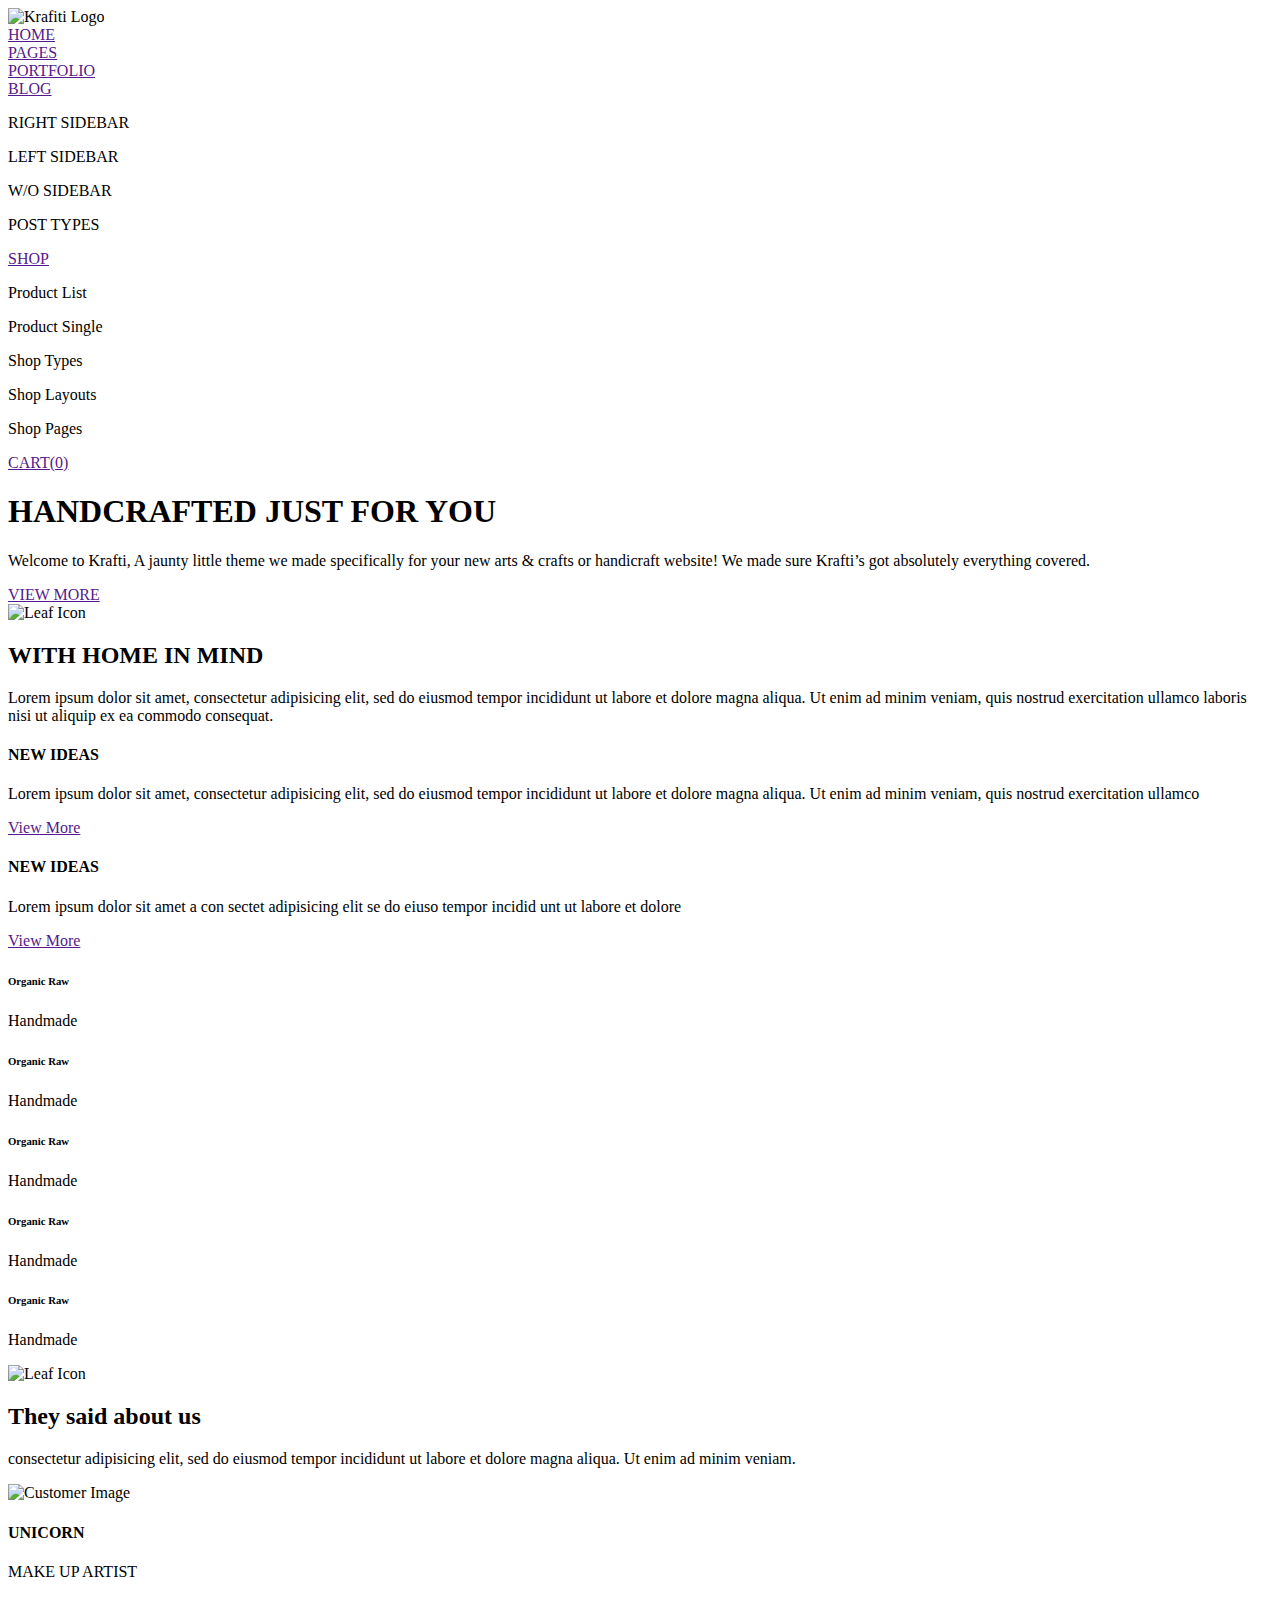
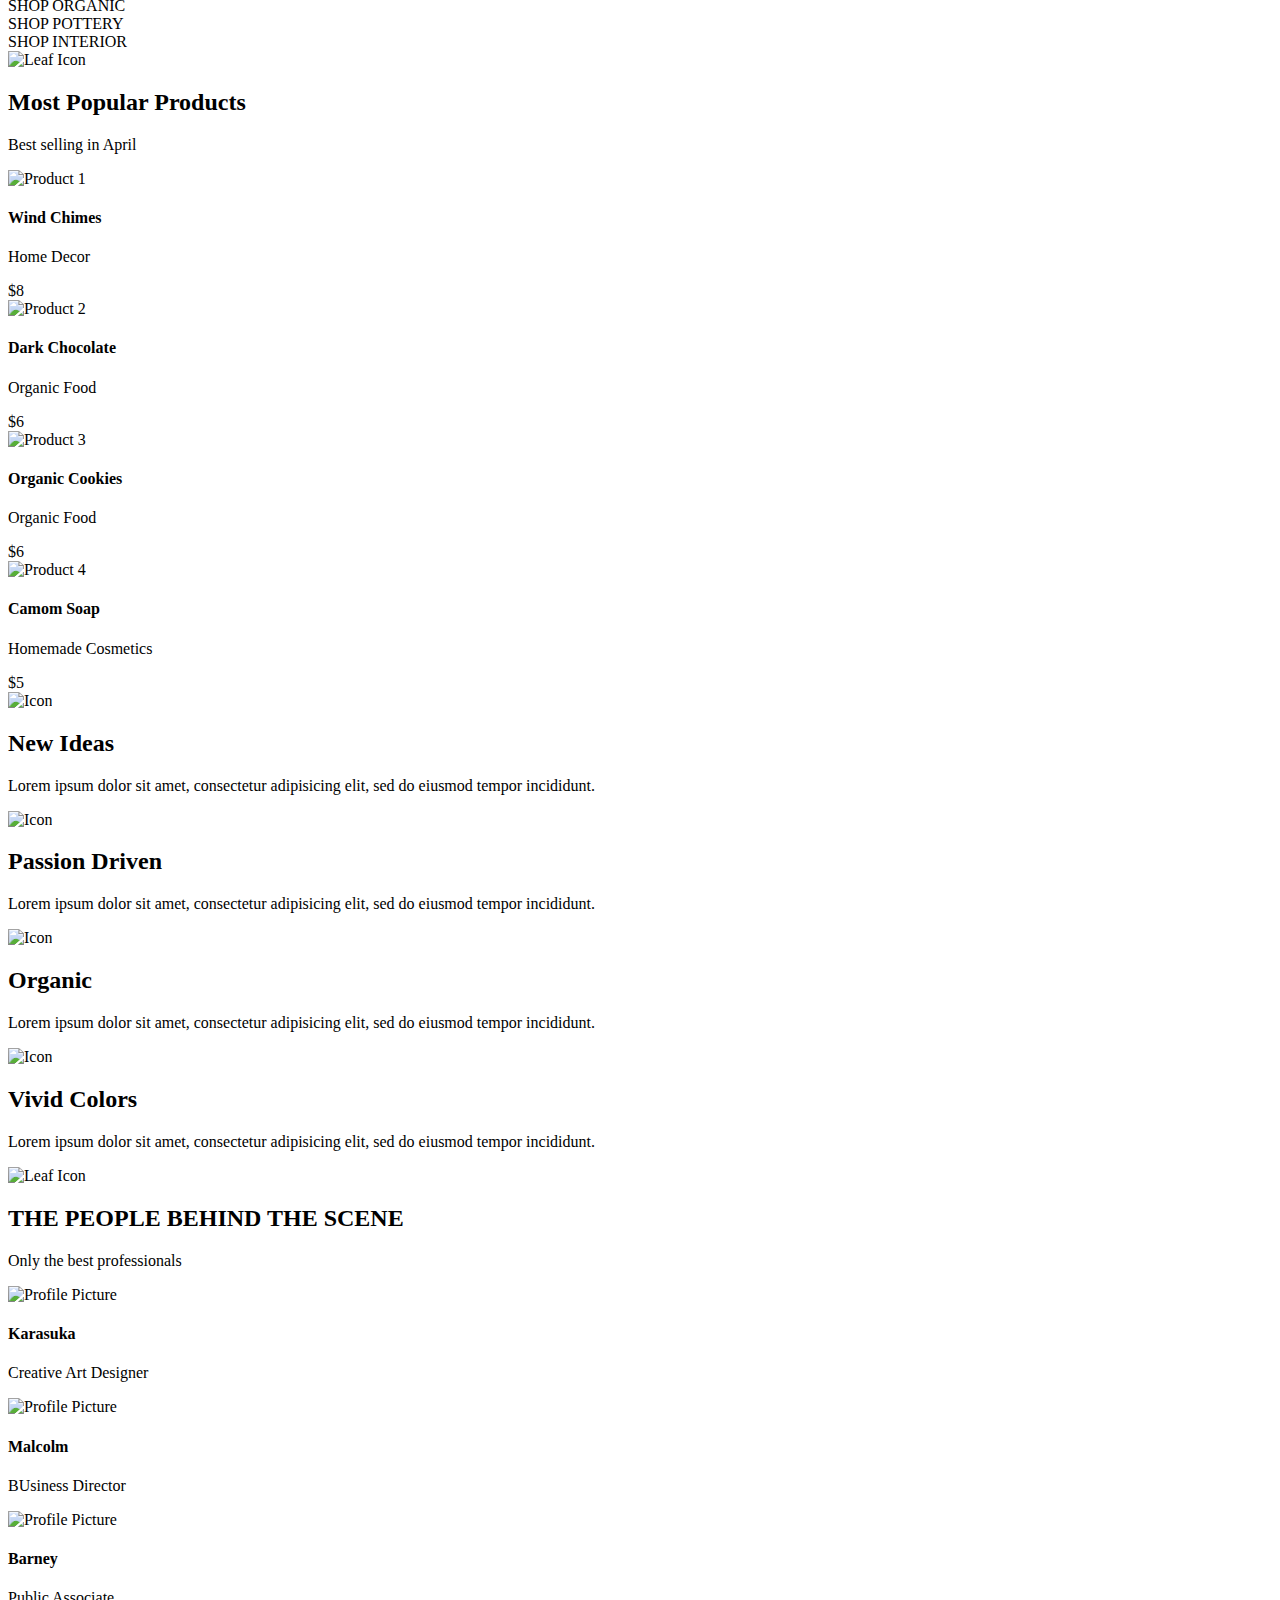
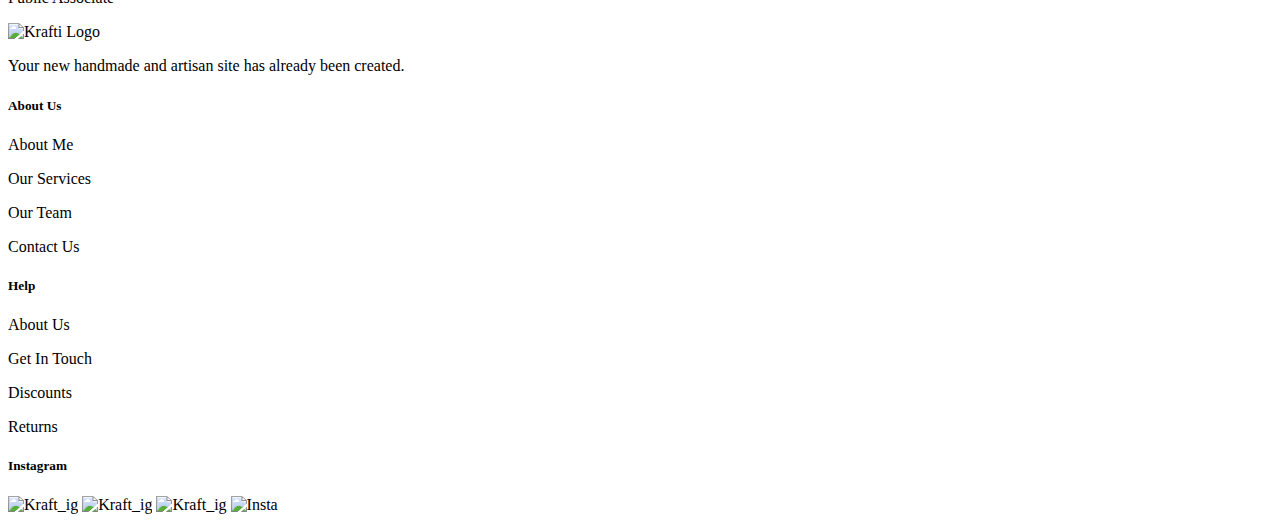
==== assignment1/index.html @ 6b7fb9a4 "drop-down menu added" ====
<!DOCTYPE html>
<html lang="en">
<head>
    <meta charset="UTF-8">
    <meta http-equiv="X-UA-Compatible" content="IE=edge">
    <meta name="viewport" content="width=device-width, initial-scale=1.0">
    <link rel="stylesheet" href="reset.css">
  <link rel="stylesheet" href="style.css">
    <title>Craft Example</title>
</head>
<body>

    <header>
        <img src="./images/main-logo.png" alt="Krafiti Logo" height="30">

           <nav>
             <section class="MenuItem active">

               <a href="">HOME<a>
                 <div class="ColouredLine">

                   <span></span><span></span>
        </div>
      </section>
      <section class="MenuItem">
        <a href="">PAGES</a>
        <div class="ColouredLine">
          <span></span><span></span>
        </div>
      </section>
      <section class="MenuItem">
        <a href="">PORTFOLIO</a>
        <div class="ColouredLine">
          <span></span><span></span>
        </div>
      </section>
      <section class="MenuItem dropdown">
        <a href="">BLOG</a>
        <div class="ColouredLine">
          <span></span><span></span>
        </div>
        <section class="SubMenu">
          <p>RIGHT SIDEBAR</p>
          <p>LEFT SIDEBAR</p>
          <p>W/O SIDEBAR</p>
          <p>POST TYPES</p>
        </section>
      </section>
      <section class="MenuItem dropdown">
        <a href="">SHOP</a>
        <div class="ColouredLine">
          <span></span><span></span>
        </div>
        <section class="SubMenu">
          <p>Product List</p>
          <p>Product Single</p>
          <p>Shop Types</p>
          <p>Shop Layouts</p>
          <p>Shop Pages</p>
        </section>
      </section>
    </nav>

    <section id="cart">
      <a href="">CART(0)</a>
      <div id="menu"></div>
    </section>
  </header>

  <section id="Banner">
    <h1>HANDCRAFTED JUST FOR YOU</h1>
    <p>Welcome to Krafti, A jaunty little theme we made specifically for your new arts & crafts or handicraft website! We made sure Krafti’s got absolutely everything covered.</p>
    <a href="">VIEW MORE</a>
  </section>

  <section id="AboutContainer">
    <section id="About">
      <div>
        <img src="svgs/leaf.svg" alt="Leaf Icon">
        <h2>WITH HOME IN MIND</h2>
        <p>Lorem ipsum dolor sit amet, consectetur adipisicing elit, sed do eiusmod tempor incididunt ut labore et dolore magna aliqua. Ut enim ad minim veniam, quis nostrud exercitation ullamco laboris nisi ut aliquip ex ea commodo consequat. </p>
      </div>
      <div id="AboutSubSections">
        <div>
          <h4>NEW IDEAS</h4>
          <p>Lorem ipsum dolor sit amet, consectetur adipisicing elit, sed do eiusmod tempor incididunt ut labore et dolore magna aliqua. Ut enim ad minim veniam, quis nostrud exercitation ullamco  </p>
          <a class="Animating Link" href="">
            <div>
              <span></span>
              <span></span>
              <span></span>
            </div>View More
          </a>
        </div>
        <div>
          <h4>NEW IDEAS</h4>
          <p>Lorem ipsum dolor sit amet a con sectet adipisicing elit se do eiuso tempor incidid unt ut labore et dolore</p>
          <a class="Animating Link" href="">
            <div>
              <span></span>
              <span></span>
              <span></span>
            </div>View More
          </a>
        </div>
      </div>
    </section>
    <section id="Collage">
      <div id="SingleCollage">
        <span>
          <h6>Organic Raw</h6>
          <p>Handmade</p>
        </span>
      </div>
      <div id="SmallerCollage">
        <div>
          <span>
            <h6>Organic Raw</h6>
            <p>Handmade</p>
          </span>
        </div>
        <div>
          <span>
            <h6>Organic Raw</h6>
            <p>Handmade</p>
          </span>
        </div>
        <div>
          <span>
            <h6>Organic Raw</h6>
            <p>Handmade</p>
          </span>
        </div>
        <div>
          <span>
            <h6>Organic Raw</h6>
            <p>Handmade</p>
          </span>
        </div>
      </div>
    </section>
  </section>

  <section id="Testimonials">
    <img src="svgs/leaf2.svg" alt="Leaf Icon">
    <h2>They said about us</h2>
    <p>consectetur adipisicing elit, sed do eiusmod tempor incididunt ut labore et dolore magna aliqua. Ut enim ad minim veniam.</p>
    <div id="Profile">
      <img src="images/unicorn.jpeg" alt="Customer Image" height="80px" />
      <h4>UNICORN</h4>
      <p>MAKE UP ARTIST</p>
    </div>
  </section>

  <section id="ImageGallery">
    <div>
      <span>SHOP ORGANIC</span>
    </div>
    <div>
      <span>SHOP POTTERY</span>
    </div>
    <div>
      <span>SHOP INTERIOR</span>
    </div>
  </section>

  <section id="Products">
    <div class="TopBorder"></div>
    <div class="BightBorder"></div>
    <div class="BottomBorder"></div>
    <div class="LeftBorder"></div>
    <img src="svgs/leaf3.svg" alt="Leaf Icon">
    <h2>Most Popular Products</h2>
    <p>Best selling in April</p>
    <section id="ProductsDisplay">
      <div>
        <img src="images/product1.jpeg" alt="Product 1">
        <h4>Wind Chimes</h4>
        <p>Home Decor</p>
        <span>$8</span>
      </div>
      <div>
        <img src="images/product2.jpeg" alt="Product 2">
        <h4>Dark Chocolate</h4>
        <p>Organic Food</p>
        <span>$6</span>
      </div>
      <div>
        <img src="images/product3.jpeg" alt="Product 3">
        <h4>Organic Cookies</h4>
        <p>Organic Food</p>
        <span>$6</span>
      </div>
      <div>
        <img src="images/product4.jpeg" alt="Product 4">
        <h4>Camom Soap</h4>
        <p>Homemade Cosmetics</p>
        <span>$5</span>
      </div>
    </section>
  </section>


  <section id="OurIdentity">
    <div id="OurIdentityImage"></div>
    <div id="OurIdentityPoints">
      <div>
        <img src="svgs/identity1.svg" alt="Icon">
        <h2>New Ideas</h2>
        <p>Lorem ipsum dolor sit amet, consectetur adipisicing elit, sed do eiusmod tempor incididunt. </p>
      </div>
      <div>
        <img src="svgs/identity2.svg" alt="Icon">
        <h2>Passion Driven</h2>
        <p>Lorem ipsum dolor sit amet, consectetur adipisicing elit, sed do eiusmod tempor incididunt. </p>
      </div>
      <div>
        <img src="svgs/identity3.svg" alt="Icon">
        <h2>Organic</h2>
        <p>Lorem ipsum dolor sit amet, consectetur adipisicing elit, sed do eiusmod tempor incididunt. </p>
      </div>
      <div>
        <img src="svgs/identity4.svg" alt="Icon">
        <h2>Vivid Colors</h2>
        <p>Lorem ipsum dolor sit amet, consectetur adipisicing elit, sed do eiusmod tempor incididunt. </p>
      </div>
    </div>
  </section>

  <section id="PeopleBehind">
    <img src="svgs/leaf4.svg" alt="Leaf Icon">
    <h2>THE PEOPLE BEHIND THE SCENE</h2>
    <p>Only the best professionals</p>
    <section id="PeopleBehindList">
      <div>
        <img src="images/anime1.jpg" alt="Profile Picture">
        <h4>Karasuka</h4>
        <p>Creative Art Designer</p>
      </div>
      <div>
        <img src="images/anime2.jpg" alt="Profile Picture">
        <h4>Malcolm</h4>
        <p>BUsiness Director</p>
      </div>
      <div>
        <img src="images/anime3.jpg" alt="Profile Picture">
        <h4>Barney</h4>
        <p>Public Associate</p>
      </div>
    </section>
  </section>



  <footer>
    <section id="LogoFooter">
      <img src="images/main-logo.png" alt="Krafti Logo" height="25" />
      <p>Your new handmade and artisan site has already been created.</p>
    </section>
    <section>
      <h5>About Us</h5>
      <p>About Me</p>
      <p>Our Services</p>
      <p>Our Team</p>
      <p>Contact Us</p>
    </section>
    <section>
      <h5>Help</h5>
      <p>About Us</p>
      <p>Get In Touch</p>
      <p>Discounts</p>
      <p>Returns</p>
    </section>
    <section>
      <h5>Instagram</h5>
      <div>
        <img src="images/footer1.jpeg" alt="Kraft_ig" height="65px">
        <img src="images/footer2.jpeg" alt="Kraft_ig" height="65px">
        <img src="images/footer3.jpeg" alt="Kraft_ig" height="65px">
        <img src="images/footer4.jpeg" alt="Insta" height="65px">
      </div>
    </section>
  </footer>


</body>
</html>
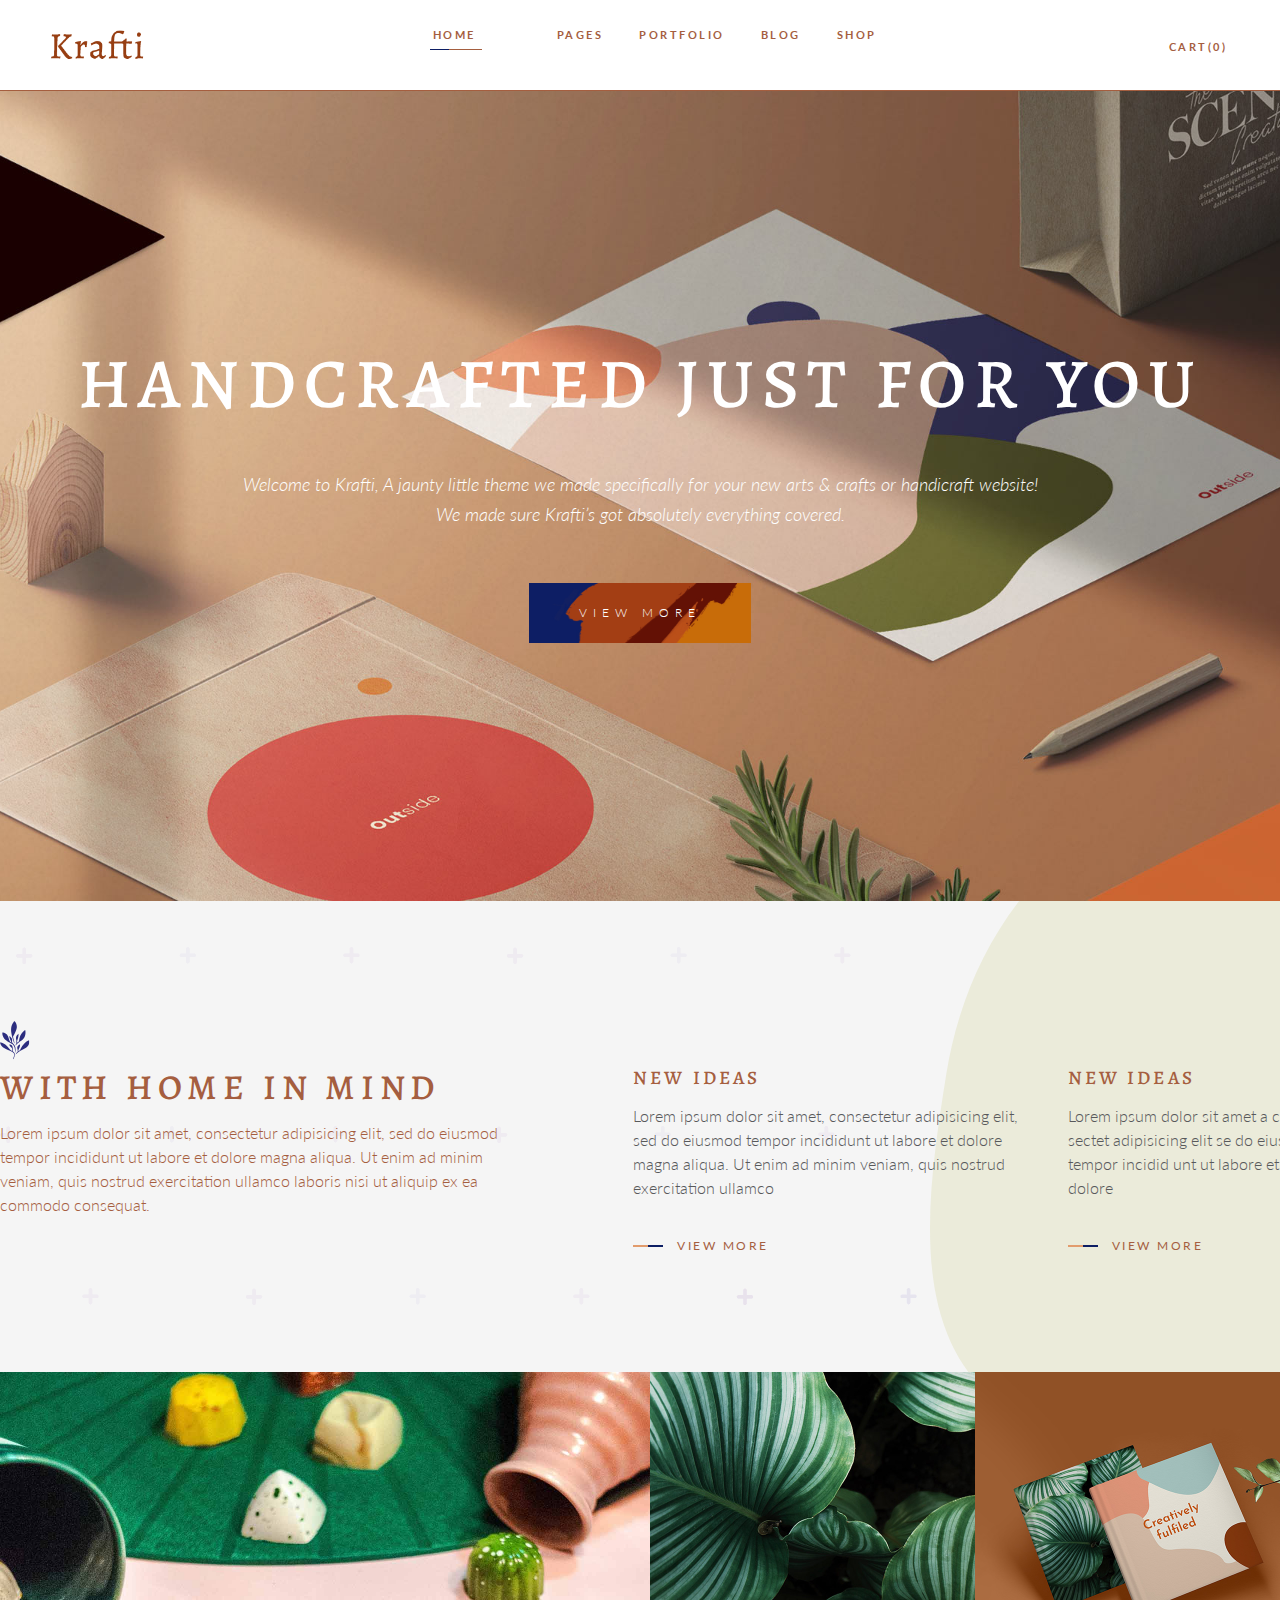
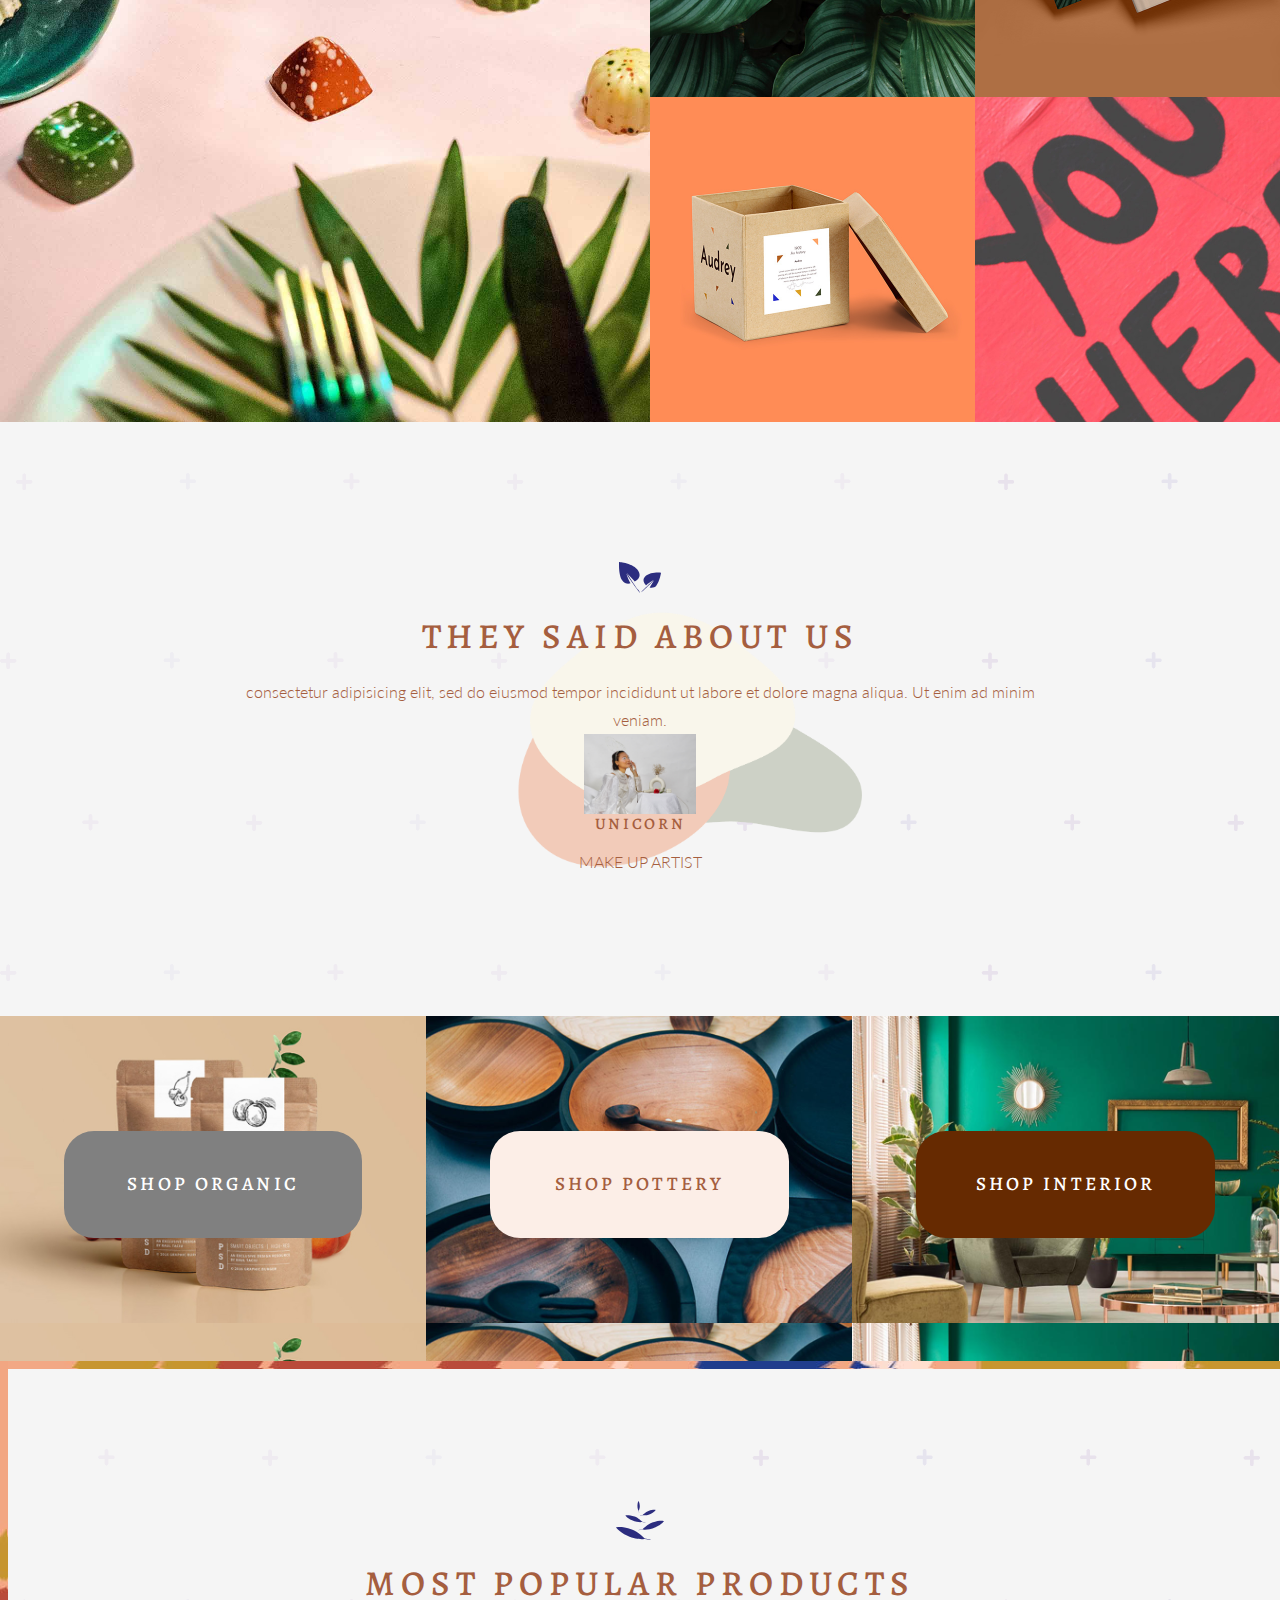
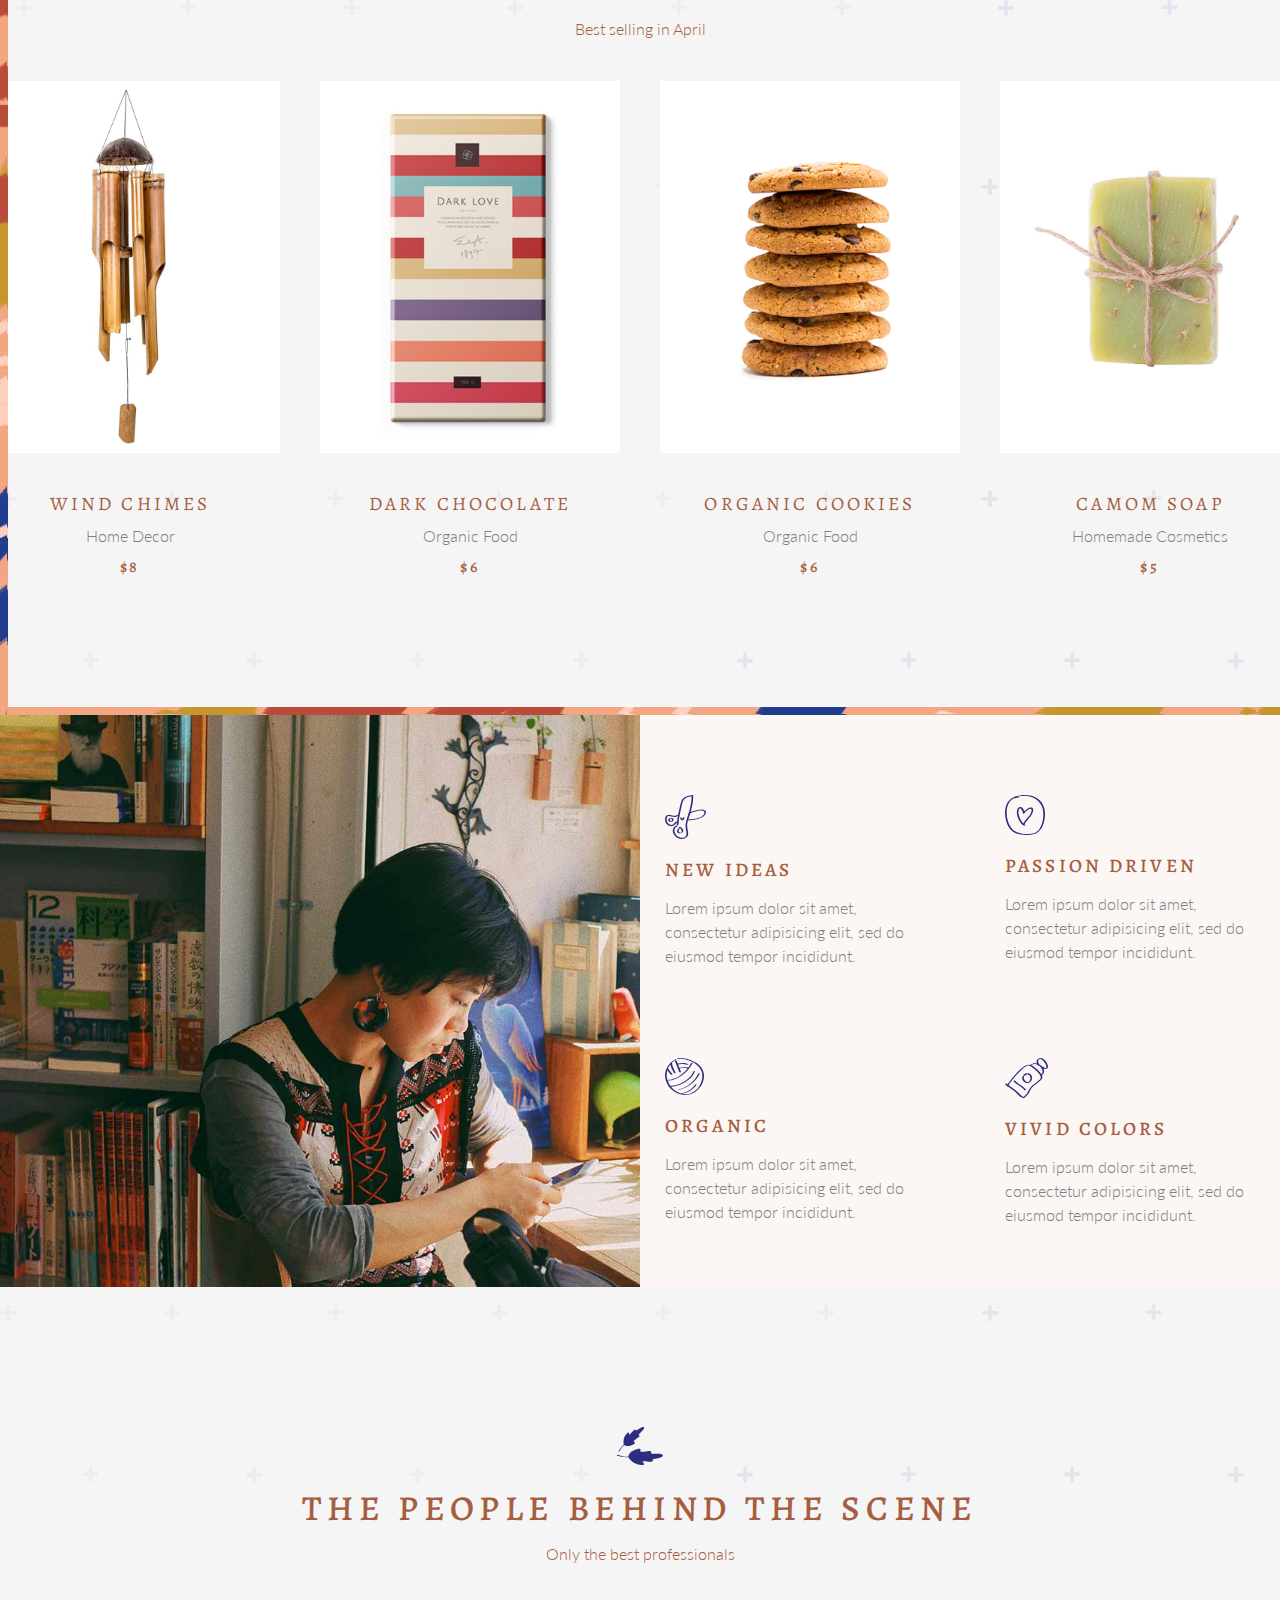
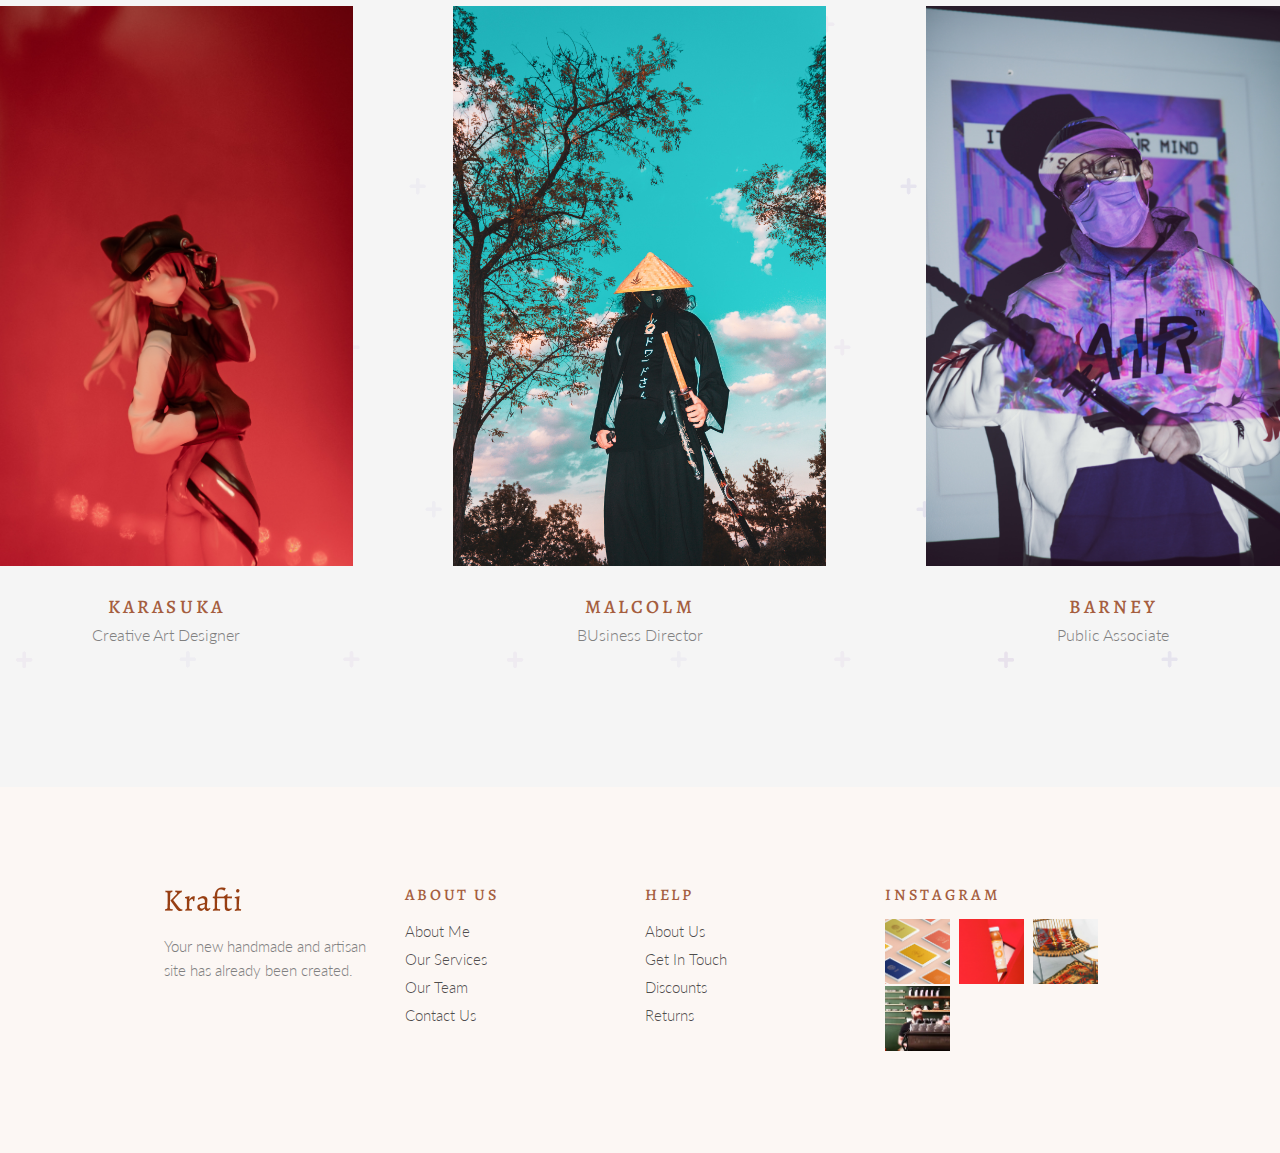
==== commit 5960b425: "create index.html" ====
--- a/assignment1/index.html
+++ b/assignment1/index.html
@@ -6,7 +6,7 @@
     <meta name="viewport" content="width=device-width, initial-scale=1.0">
     <link rel="stylesheet" href="reset.css">
   <link rel="stylesheet" href="style.css">
-    <title>Craft Example</title>
+    <title>Kraft- Danya</title>
 </head>
 <body>
 
--- a/assignment1/style.css
+++ b/assignment1/style.css
@@ -0,0 +1,663 @@
+@import url('https://fonts.googleapis.com/css2?family=Alegreya:wght@400;500;700&family=Lato:wght@300;400;700&display=swap');
+
+
+body {
+  font-family: 'Lato', sans-serif;
+  font-weight: 300;
+  color: #a55e3f;
+  background-image: url(./images/dots.svg);
+  background-color: whitesmoke;
+}
+body::-webkit-scrollbar{
+    width: 8px;
+}
+body::-webkit-scrollbar-thumb{
+    background-color: blueviolet;
+    border-radius: 50px;
+}
+body::-webkit-scrollbar-track{
+    background-color: #a5065f;
+}
+p {
+  line-height: 24px;
+}
+
+h1,h2,h3,h4,h5,h6 {
+  font-family: 'Alegreya', serif;
+  font-weight: 500;
+  letter-spacing: .165em;
+  margin-bottom: 16px;
+}
+
+
+header {
+  display: flex;
+  height: 90px;
+  justify-content: space-between;
+  align-items: center;
+  padding: 0 50px;
+  border-bottom: 1px solid #a55e3f;
+  background-color: white;
+}
+
+header nav {
+  display: flex;
+  gap: 30px;
+  position: relative;
+}
+
+header a {
+  text-transform: uppercase;
+  text-decoration: none;
+  font-size: 11px;
+  font-weight: 700;
+  letter-spacing: 2.5px;
+  color: #a55e3f;
+  padding: 0 3px;
+}
+
+header nav .MenuItem {
+  overflow: hidden;
+}
+
+.ColouredLine {
+  display: flex;
+  height: 1px;
+  width: 100%;
+  padding-top: 8px;
+  margin-left: -100%;
+  transition: all .2s;
+}
+
+.ColouredLine span:first-of-type {
+  width: 37%;
+  height: 100%;
+  background-color: #0d1e64;
+}
+
+.ColouredLine span:last-of-type {
+  width: 63%;
+  height: 100%;
+  background-color: #a55e3f;
+}
+
+header nav .MenuItem:hover .ColouredLine {
+  margin-left: 0;
+}
+
+header nav .MenuItem.active .ColouredLine {
+  margin-left: 0 !important;
+}
+
+.SubMenu {
+  background-color: white;
+  position: absolute;
+  width: 100px;
+  box-shadow: rgba(0, 0, 0, 0.1) 0px 4px 12px;
+  padding: 24px 32px;
+  top: 0px;
+  border-bottom-right-radius: 2px;
+  border-bottom-left-radius: 2px;
+  transition: all .2s;
+  visibility: hidden;
+  opacity: 0;
+}
+
+.SubMenu p {
+  color: grey;
+  font-size: 14px;
+  margin-bottom: 12px;
+  transition: all .2s;
+  cursor: pointer;
+}
+
+.SubMenu p:hover {
+  color: rgba(0,0,0,.85);
+}
+
+nav .MenuItem.dropdown:hover .SubMenu {
+  top: 59px;
+  visibility: visible;
+  opacity: 1;
+}
+
+
+section#Banner {
+  background-image: url(./images/banner.jpeg);
+  height: 90VH;
+  background-size: cover;
+  background-position: center center;
+  display: flex;
+  flex-flow: column;
+  justify-content: center;
+  align-items: center;
+  gap: 34px;
+}
+
+#Banner h1 {
+  font-size: 70px;
+  color: white;
+  letter-spacing: 8px;
+}
+
+#Banner p {
+  color: white;
+  font-size: 18px;
+  width: 800px;
+  text-align: center;
+  line-height: 30px;
+  font-style: italic;
+  margin-bottom: 20px;
+}
+
+#Banner a {
+  text-decoration: none;
+  text-transform: uppercase;
+  color: white;
+  font-size: 12px;
+  letter-spacing: 6px;
+  padding: 24px 50px;
+  background-image: url(./images/button_background_image.jpeg);
+  background-repeat: no-repeat;
+  background-position: center center;
+  background-size: cover;
+  background-size: auto 62px ;
+  transition: all .2s;
+}
+
+#Banner a:hover {
+  background-position: 47% 50%;
+}
+
+#AboutContainer {
+  position: relative;
+}
+
+#AboutContainer:before {
+  content: '';
+  background-image: url(./svgs/vector1.svg);
+  background-size: cover;
+  position: absolute;
+  top: 0;
+  right: 0;
+  width: 700px;
+  height: 700px;
+  background-repeat: no-repeat;
+  background-position: 350px -170px;
+  z-index: -1;
+}
+
+#About {
+  width: 1300px;
+  margin: 0 auto;
+  padding: 120px 0;
+  display: flex;
+  gap: 100px;
+}
+
+#About h2 {
+  font-size: 35px;
+  margin-top: 8px;
+}
+
+#About h4 {
+  font-size: 19px;
+}
+
+#AboutSubSections {
+  display: flex;
+  gap: 24px;
+  margin-top: 48px;
+}
+
+#AboutSubSections p {
+  color: #58595b;
+  margin-bottom: 40px;
+}
+
+#AboutSubSections a {
+  display: flex;
+  align-items: center;
+  text-decoration: none;
+  text-transform: uppercase;
+  font-size: 12px;
+  letter-spacing: 2.5px;
+  color: #a55e3f;
+  font-weight: 400;
+}
+
+#AboutSubSections a div {
+  letter-spacing: 0px;
+  font-size: 0px;
+}
+
+#AboutSubSections a div span {
+  display: inline-block;
+  width: 15px;
+  height: 2px;
+  transition: all .2s;
+}
+
+#AboutSubSections a div span:nth-child(1) {
+  background-color: #741513;
+  width: 0px;
+}
+
+#AboutSubSections a div span:nth-child(2) {
+  background-color: #e29c6d;
+}
+
+#AboutSubSections a div span:nth-child(3) {
+  background-color: #0d1e64;
+  margin-right: 14px;
+}
+
+#AboutSubSections a:hover div span:nth-child(1) {
+  width: 15px;
+}
+
+
+/* Collage */
+
+#Collage {
+  width: 1300px;
+  height: 650px;
+  margin: 0 auto;
+  display: flex;
+}
+
+#SingleCollage, #SmallerCollage {
+  position: relative;
+  width: 50%;
+}
+
+#Collage #SingleCollage {
+  background-image: url(./images/collage_1.jpeg);
+  background-size: contain;
+}
+#SmallerCollage div:nth-child(1) {
+  background-image: url(./images/collage_2.jpeg);
+  background-size: contain;
+}
+#SmallerCollage div:nth-child(2) {
+  background-image: url(./images/collage_3.jpeg);
+  background-size: contain;
+}
+#SmallerCollage div:nth-child(3) {
+  background-image: url(./images/collage_4.jpeg);
+  background-size: contain;
+}
+#SmallerCollage div:nth-child(4) {
+  background-image: url(./images/collage_5.jpeg);
+  background-size: contain;
+}
+
+#Collage #SmallerCollage {
+  display: flex;
+  flex-flow: row wrap;
+}
+
+#Collage #SmallerCollage div {
+  position: relative;
+  width: 50%;
+}
+
+#Collage span {
+  position: absolute;
+  display: block;
+  padding: 16px 0;
+  background-color: white;
+  text-align: center;
+  width: 90%;
+  margin-left: 5%;
+  opacity: 0;
+  bottom: 0px;
+  transition: all .4s;
+}
+
+#Collage span h6 {
+  text-transform: uppercase;
+  font-size: 18px;
+  margin-bottom: 0px;
+}
+
+#Collage span p {
+  color: grey;
+}
+
+#SingleCollage:hover span, #SmallerCollage > div:hover span {
+  opacity: 1;
+  bottom: 20px;
+}
+
+
+/* Testimonials */
+
+#Testimonials {
+  position: relative;
+  text-align: center;
+  padding: 140px 0;
+}
+
+#Testimonials:before {
+  content: '';
+  display: block;
+  background-image: url(./images/testimonials_bg.png);
+  background-size: contain;
+  background-repeat: no-repeat;
+  width: 350px;
+  height: 300px;
+  position: absolute;
+  top: 30%;
+  left: 40%;
+  z-index: -1;
+}
+
+#Testimonials h2 {
+  font-size: 35px;
+  text-transform: uppercase;
+  margin: 24px 0;
+}
+
+#Testimonials p {
+  width: 800px;
+  margin: 0 auto;
+  line-height: 28px;
+}
+
+#Testimonials #profile {
+  margin-top: 40px;
+}
+
+#Testimonials #profile img {
+  margin-bottom: 10px;
+}
+
+#Testimonials #profile h4 {
+  margin-bottom: 4px;
+}
+
+#Testimonials #profile p {
+  color: grey;
+}
+
+/* Image Gallery */
+
+#ImageGallery {
+  height: 345px;
+  display: flex;
+}
+
+#ImageGallery div {
+  position: relative;
+  width: 33.3%;
+  height: 100%;
+  overflow: hidden;
+  cursor: pointer;
+}
+
+#ImageGallery div:before {
+  display: block;
+  position: absolute;
+  content: '';
+  width: 100%;
+  height: 100%;
+  background-size: contain;
+  transition: all .4s;
+}
+
+#ImageGallery div:hover:before {
+  transform: scale(1.03);
+}
+
+#ImageGallery div:nth-child(1):before {
+  background-image: url(./images/imageGallery1.jpeg);
+}
+#ImageGallery div:nth-child(2):before {
+  background-image: url(./images/imageGallery2.jpeg);
+}
+
+#ImageGallery div:nth-child(3):before {
+  background-image: url(./images/imageGallery3.jpeg);
+}
+
+#ImageGallery div span {
+  position: absolute;
+  display: block;
+  width: 70%;
+  margin-left: 15%;
+  margin-top: 27%;
+  padding: 44px 0;
+  text-align: center;
+  background-color: grey;
+  font-size: 19px;
+  font-family: 'Alegreya', serif;
+  font-weight: 500;
+  letter-spacing: .165em;
+  color: white;
+  border-radius: 30px;
+  z-index: 2;
+}
+
+#imageGallery div:nth-child(1) span {
+  background-color: #8d8032;
+}
+
+#ImageGallery div:nth-child(2) span {
+  background-color: #fceee7;
+  color: #a45e3f;
+}
+
+#ImageGallery div:nth-child(3) span {
+  background-color: #662a01;
+}
+
+/* Products */
+
+#Products {
+  position: relative;
+  padding: 140px 0;
+  text-align: center;
+}
+
+#Products .TopBorder{
+  background-image: url(./images/product_top.jpeg);
+  width: 100%;
+  height: 8px;
+  position: absolute;
+  top: 0;
+  left: 0;
+}
+#Products .RightBorder{
+  background-image: url(./images/product_right.jpeg);
+  height: 100%;
+  width: 8px;
+  position: absolute;
+  top: 0;
+  right: 0;
+}
+#Products .BottomBorder{
+  background-image: url(./images/product_bottom.jpeg);
+  width: 100%;
+  height: 8px;
+  position: absolute;
+  bottom: 0;
+  left: 0;
+}
+#Products .LeftBorder{
+  background-image: url(./images/product_left.jpeg);
+  height: 100%;
+  width: 8px;
+  position: absolute;
+  top: 0;
+  left: 0;
+}
+
+#Products h2 {
+  margin-top: 24px;
+  font-size: 35px;
+  text-transform: uppercase;
+}
+
+#ProductsDisplay {
+  display: flex;
+  justify-content: center;
+  gap: 40px;
+  margin-top: 40px;
+}
+
+#ProductsDisplay div img {
+  width: 300px;
+}
+
+#ProductsDisplay h4 {
+  font-size: 19px;
+  text-transform: uppercase;
+  margin-top: 40px;
+  margin-bottom: 10px;
+  font-weight: 400;
+}
+
+#ProductsDisplay p {
+  color: grey;
+  margin-bottom: 10px;
+}
+
+#ProductsDisplay span {
+  font-family: 'Alegreya', serif;
+  font-weight: 500;
+  letter-spacing: .165em;
+}
+
+/* Peoples */
+
+#OurIdentity {
+  display: flex;
+}
+
+#OurIdentityImage, #OurIdentityPoints {
+  width: 50%;
+}
+
+#OurIdentityImage {
+  background-image: url(./images/ourIdentity.jpeg);
+  background-repeat: none;
+  background-size: cover;
+}
+
+#OurIdentityPoints {
+  display: flex;
+  flex-flow: row wrap;
+  justify-content: center;
+  gap: 90px;
+  padding: 80px 0 60px;
+  background-color: #fcf7f4;
+}
+
+#OurIdentityPoints > div {
+  width: 250px;
+}
+
+#OurIdentityPoints h2 {
+  font-size: 19px;
+  text-transform: uppercase;
+  margin-top: 20px;
+}
+
+#OurIdentityPoints p {
+  color: grey;
+}
+
+#OurIdentityPoints img {
+  position: relative;
+  top: 0px;
+  transition: all .2s;
+  cursor: pointer;
+}
+#OurIdentityPoints img:hover {
+  position: relative;
+  top: -10px;
+}
+
+#PeopleBehind {
+  position: relative;
+  padding: 140px 0;
+  text-align: center;
+}
+
+#PeopleBehind h2 {
+  margin-top: 24px;
+  font-size: 35px;
+  text-transform: uppercase;
+}
+
+#PeopleBehindList {
+  display: flex;
+  margin-top: 40px;
+  justify-content: center;
+  gap: 100px;
+}
+
+#PeopleBehindList img {
+  height: 560px;
+}
+
+#PeopleBehindList h4 {
+  text-transform: uppercase;
+  font-size: 19px;
+  margin-top: 30px;
+  margin-bottom: 6px;
+}
+
+#PeopleBehindList p {
+  color: grey;
+}
+
+#PeopleBehind:after {
+  display: block;
+  background-image: url(./images/product_bottom.jpeg);
+  width: 100%;
+  height: 8px;
+  position: absolute;
+  bottom: 0;
+  left: 0;
+}
+
+/*  Footer  */
+
+
+footer {
+  display: flex;
+  justify-content: center;
+  gap: 10px;
+  padding: 100px 0;
+  background-color: #fcf7f4;
+}
+
+footer > section {
+  width: 18%;
+}
+
+#LogoFooter img {
+  margin-bottom: 20px;
+}
+
+#LogoFooter p {
+  width: 220px;
+  color: grey;
+  font-size: 15px;
+}
+
+footer h5 {
+  text-transform: uppercase;
+}
+
+footer p {
+  color: rgba(0,0,0,.7);
+  margin-bottom: 4px;
+  font-size: 15px;
+}
+
+footer section:last-child img {
+  margin-right:5px;
+}
